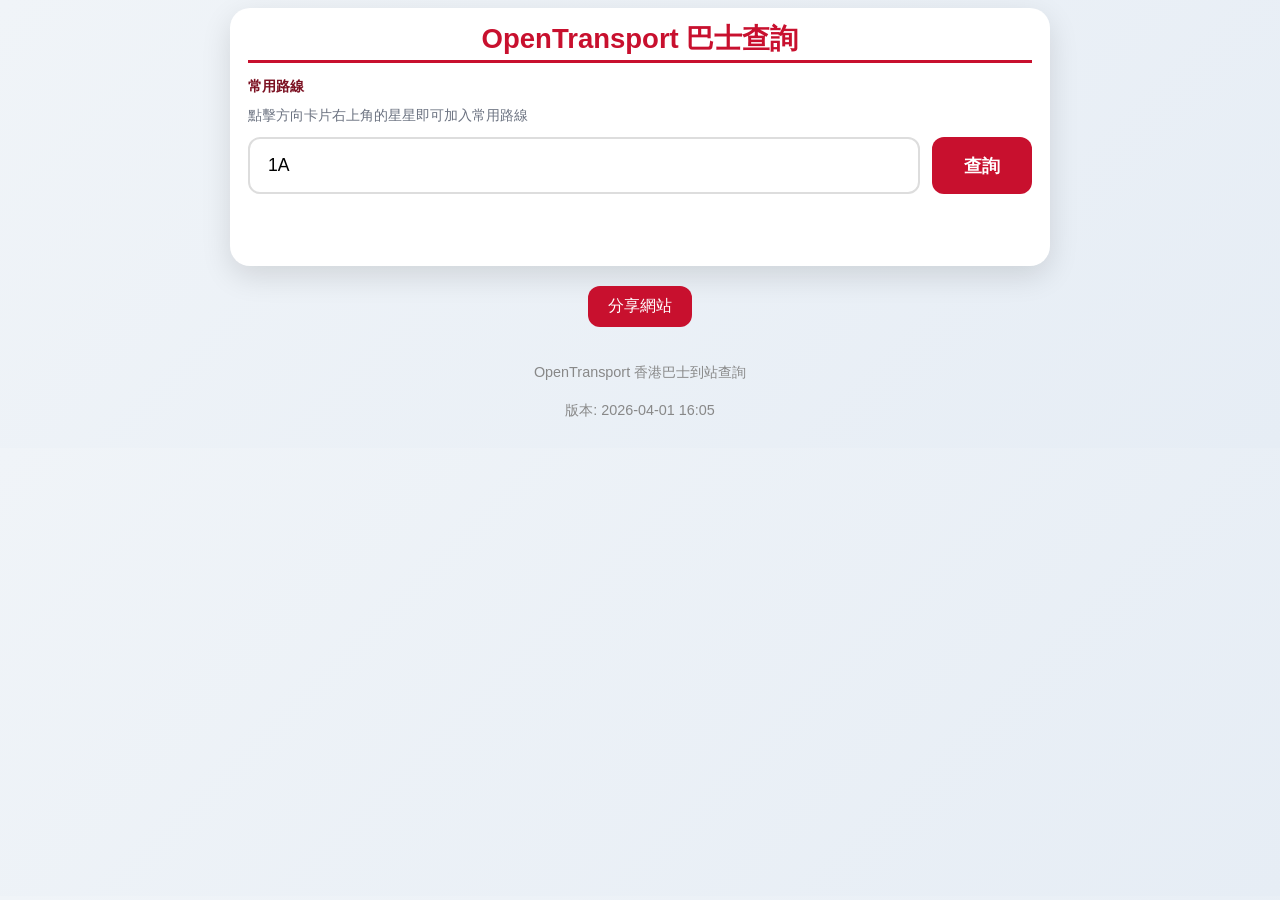
==== bus.html @ e849b89f "build homepage navigation prototype with travel submenu and bus link build homepage navigation proto" ====
<!DOCTYPE html>
<html lang="zh-HK">
<head>
    <meta charset="UTF-8">
    <meta name="viewport" content="width=device-width, initial-scale=1.0">
    <meta name="description" content="香港巴士到站查詢網站，支援 KMB、CTB、NLB、GMB，並提供 GPS、常用路線與站點資訊功能。">
    <meta name="keywords" content="香港巴士, KMB, CTB, NLB, GMB, 到站時間, ETA, 巴士查詢">
    <meta name="theme-color" content="#c8102e">
    <title>香港巴士到站查詢 | OpenTransport</title>

    <script>
        if (window.location.protocol !== "file:") {
            const manifestLink = document.createElement("link");
            manifestLink.rel = "manifest";
            manifestLink.href = "manifest.json?v=20260401-1605";
            document.head.appendChild(manifestLink);
        }
    </script>
    <link rel="icon" href="https://cdn-icons-png.flaticon.com/512/3098/3098090.png" type="image/png">
    <meta name="apple-mobile-web-app-capable" content="yes">
    <meta name="apple-mobile-web-app-status-bar-style" content="default">
    <meta name="apple-mobile-web-app-title" content="香港巴士到站">

    <link rel="stylesheet" href="style.css?v=20260401-1605">
</head>
<body>
    <div class="container">
        <header class="header">
            <h1>OpenTransport 巴士查詢</h1>
        </header>

        <section class="quick-routes" aria-label="常用路線">
            <div class="quick-routes-header">
                <p class="quick-routes-title">常用路線</p>
                <p id="favoriteRoutesNotice" class="quick-routes-feedback" aria-live="polite"></p>
            </div>
            <div id="favoriteRoutesList" class="quick-routes-list"></div>
        </section>

        <div class="search-box">
            <div class="input-group">
                <input
                    type="text"
                    id="routeInput"
                    placeholder="輸入路線號，例如 1A、24、104"
                    value="1A"
                    onkeyup="if (event.key === 'Enter') searchETA()"
                >
            </div>
            <button onclick="searchETA()" id="searchBtn">查詢</button>
        </div>

        <div id="status" class="status"></div>
        <div id="result" class="result"></div>
    </div>

    <div style="text-align:center; margin:20px 0;">
        <button onclick="shareApp()" style="padding:10px 20px; font-size:1em; background:#c8102e; color:white; border:none; border-radius:12px; cursor:pointer;">
            分享網站
        </button>
    </div>

    <footer class="footer">
        <p>OpenTransport 香港巴士到站查詢</p>
        <p>版本: <span id="app-version"></span></p>
    </footer>

    <div
        id="stopInfoModal"
        class="stop-info-modal"
        aria-hidden="true"
        role="dialog"
        aria-modal="true"
        aria-labelledby="stopInfoModalTitle"
        onclick="handleStopInfoModalBackdrop(event)"
    >
        <div class="stop-info-modal-dialog">
            <div class="stop-info-modal-header">
                <div class="stop-info-modal-heading">
                    <h2 id="stopInfoModalTitle">此站及附近停靠車號</h2>
                    <p id="stopInfoModalSubtitle" class="stop-info-modal-subtitle" hidden></p>
                </div>
                <button type="button" class="stop-info-modal-close" aria-label="關閉站點資訊" onclick="closeStopInfoModal()">×</button>
            </div>
            <div id="stopInfoModalBody" class="stop-info-modal-body">
                <p class="stop-info-modal-empty">正在整理此站及附近停靠的車號...</p>
            </div>
        </div>
    </div>

    <script src="official-bus-stop-index.js?v=20260401-1605" data-official-stop-index="true"></script>
    <script src="script.js?v=20260401-1605"></script>
    <script src="stable-overrides.js?v=20260401-1605"></script>
    <script>
        document.getElementById("app-version").textContent = "2026-04-01 16:05";

        function shareApp() {
            if (navigator.share) {
                navigator.share({
                    title: "OpenTransport 香港巴士到站查詢",
                    text: "支援 KMB、CTB、NLB、GMB 的香港巴士到站查詢。",
                    url: window.location.href
                });
                return;
            }

            navigator.clipboard.writeText(window.location.href).then(() => {
                alert("已把網站連結複製到剪貼板。");
            });
        }
    </script>
</body>
</html>
---- style.css ----
/* GitHub Learning Project 1 - KMB Bus ETA Stage 2 */
* {
    box-sizing: border-box;
}

body {
    font-family: "Microsoft JhengHei", "Segoe UI", Arial, sans-serif;
    background: linear-gradient(135deg, #f0f4f8, #e6edf5);
    margin: 0;
    padding: 8px 8px 12px;
    color: #333;
    line-height: 1.6;
    overflow-x: hidden;
}

.container {
    max-width: 820px;
    margin: 0 auto;
    background: white;
    padding: 16px 18px 20px;
    border-radius: 20px;
    box-shadow: 0 10px 30px rgba(0, 0, 0, 0.12);
}

/* Header：進一步壓縮標題區，讓主標和下方紅線更靠近。 */
.header {
    text-align: center;
    margin-bottom: 12px;
    padding-bottom: 6px;
    border-bottom: 3px solid #c8102e;
}

h1 {
    color: #c8102e;
    font-size: 1.72em;
    margin: 0;
    line-height: 1.1;
}

.subtitle {
    color: #666;
    font-size: 1.1em;
    margin: 0;
}

/* 搜尋區域 */
.quick-routes {
    margin-bottom: 10px;
}

.quick-routes-header {
    display: flex;
    flex-wrap: wrap;
    align-items: center;
    justify-content: space-between;
    gap: 6px 10px;
    margin-bottom: 6px;
}

.quick-routes-title {
    margin: 0;
    color: #7b1021;
    font-size: 0.9em;
    font-weight: 700;
}

.quick-routes-feedback {
    margin: 0;
    color: #15803d;
    font-size: 0.82em;
    font-weight: 700;
    opacity: 0;
    transform: translateY(-2px);
    transition: opacity 0.18s ease, transform 0.18s ease;
}

.quick-routes-feedback.is-visible {
    opacity: 1;
    transform: translateY(0);
}

/* 常用路線做成可換行的快捷膠囊；真正內容會由 localStorage 動態產生。 */
.quick-routes-list {
    display: flex;
    flex-wrap: wrap;
    gap: 8px;
}

.quick-routes-empty {
    margin: 0;
    width: 100%;
    color: #6b7280;
    font-size: 0.9em;
}

.quick-route-btn {
    padding: 7px 12px;
    border: 1px solid rgba(200, 16, 46, 0.18);
    border-radius: 999px;
    background: #fff6f8;
    color: #b10f29;
    font-size: 0.9em;
    font-weight: 700;
    box-shadow: 0 2px 8px rgba(200, 16, 46, 0.08);
    cursor: pointer;
    transition: transform 0.18s, box-shadow 0.18s, background 0.18s, border-color 0.18s;
}

.quick-route-btn:hover {
    background: #ffecef;
    border-color: rgba(200, 16, 46, 0.28);
    transform: translateY(-1px);
    box-shadow: 0 6px 12px rgba(200, 16, 46, 0.12);
}

.quick-route-btn:active {
    transform: translateY(0);
    box-shadow: 0 2px 6px rgba(200, 16, 46, 0.1);
}

.search-box {
    display: flex;
    flex-wrap: wrap;
    gap: 12px;
    justify-content: center;
    margin-bottom: 18px;
}

.input-group {
    display: flex;
    gap: 10px;
    flex: 1;
    max-width: 100%;
}

input, select {
    padding: 16px 18px;
    font-size: 1.1em;
    border: 2px solid #ddd;
    border-radius: 12px;
    outline: none;
}

input:focus, select:focus {
    border-color: #c8102e;
    box-shadow: 0 0 0 3px rgba(200, 16, 46, 0.15);
}

/* 搜尋列現在只保留路線輸入框，讓輸入區更乾淨也更好點擊。 */
#routeInput {
    flex: 1;
    min-width: 0;
}

button {
    font-family: inherit;
}

#searchBtn {
    padding: 16px 32px;
    font-size: 1.1em;
    font-weight: bold;
    background: #c8102e;
    color: white;
    border: none;
    border-radius: 12px;
    cursor: pointer;
    transition: all 0.3s;
}

#searchBtn:hover {
    background: #a00c24;
    transform: translateY(-2px);
}

/* 狀態列 */
.status {
    text-align: center;
    margin: 8px 0 10px;
    font-size: 0.95em;
    min-height: 24px;
}

/* 結果區域 */
.result {
    text-align: left;
}

.route-shell {
    display: flex;
    flex-direction: column;
    gap: 18px;
}

.selection-panel {
    background: linear-gradient(180deg, #fffdfd 0%, #fff5f7 100%);
    border: 1px solid rgba(200, 16, 46, 0.12);
    border-radius: 20px;
    padding: 18px;
    box-shadow: 0 6px 18px rgba(200, 16, 46, 0.06);
}

.selection-panel-header {
    display: flex;
    flex-wrap: wrap;
    justify-content: space-between;
    align-items: flex-start;
    gap: 10px;
    margin-bottom: 12px;
}

/* 6A：只把上方方向選擇區的 header 壓成更緊湊的單行配置。 */
.selection-panel-header.selection-panel-header-compact {
    justify-content: flex-start;
    align-items: center;
    gap: 8px;
    margin-bottom: 10px;
}

.selection-eyebrow {
    margin: 0 0 6px 0;
    color: #c8102e;
    font-size: 0.95em;
    font-weight: 700;
}

.selection-title {
    margin: 0;
    color: #c8102e;
    font-size: 1.8em;
    line-height: 1.2;
}

.selection-subtitle {
    margin: 8px 0 0 0;
    color: #666;
}

/* GPS 區改成同一排，按鈕放左邊、說明文字放右邊，讓上方區塊更緊湊。 */
.panel-actions {
    display: flex;
    flex-direction: row;
    align-items: center;
    justify-content: flex-start;
    gap: 8px;
    width: 100%;
    max-width: 100%;
}

.location-btn {
    /* 6A：GPS 按鈕再縮小一些，並強化立體陰影與按壓回饋。 */
    width: 48px;
    height: 48px;
    padding: 0;
    border: 1px solid #b8c2cf;
    border-radius: 999px;
    background: linear-gradient(180deg, #f8fafc 0%, #d2d8e1 100%);
    color: #475569;
    cursor: pointer;
    font-size: 0.82em;
    font-weight: 700;
    letter-spacing: 0.03em;
    box-shadow: 0 7px 14px rgba(148, 163, 184, 0.32), inset 0 1px 0 rgba(255, 255, 255, 0.85);
    transition: background 0.2s, transform 0.15s, color 0.2s, box-shadow 0.15s, border-color 0.2s;
    flex-shrink: 0;
}

.location-btn:hover {
    background: linear-gradient(180deg, #eef2f7 0%, #c9d2de 100%);
    transform: translateY(-1px);
    box-shadow: 0 9px 16px rgba(148, 163, 184, 0.34), inset 0 1px 0 rgba(255, 255, 255, 0.88);
}

.location-btn:active {
    transform: translateY(2px) scale(0.98);
    box-shadow: 0 3px 8px rgba(148, 163, 184, 0.25), inset 0 2px 4px rgba(0, 0, 0, 0.08);
}

.location-btn.is-active {
    background: linear-gradient(180deg, #5af58f 0%, #22c55e 100%);
    border-color: #1da94f;
    color: white;
    box-shadow: 0 8px 16px rgba(34, 197, 94, 0.34), inset 0 1px 0 rgba(255, 255, 255, 0.35);
}

.location-note {
    margin: 0;
    color: #666;
    font-size: 0.9em;
    line-height: 1.3;
    text-align: left;
    display: flex;
    align-items: center;
    gap: 6px;
    min-width: 0;
}

.location-note::before {
    content: "📍";
    flex-shrink: 0;
}

.selection-hint,
.selection-error,
.direction-empty,
.eta-empty {
    text-align: center;
    color: #666;
}

.variant-groups {
    display: flex;
    flex-direction: column;
    gap: 10px;
}

.variant-group {
    display: flex;
    flex-direction: column;
    gap: 8px;
}

.variant-group-header {
    display: flex;
    flex-wrap: wrap;
    justify-content: space-between;
    align-items: center;
    gap: 10px;
}

.variant-group-title-row {
    display: flex;
    flex-wrap: wrap;
    align-items: center;
    gap: 10px;
}

.variant-group-title {
    margin: 0;
    font-size: 1.02em;
    color: #333;
}

.variant-group-subtitle {
    margin: 0;
    color: #666;
    font-size: 0.88em;
}

.variant-grid {
    display: grid;
    grid-template-columns: repeat(auto-fit, minmax(210px, 1fr));
    gap: 8px;
}

.variant-card-shell {
    position: relative;
}

.variant-card {
    width: 100%;
    text-align: left;
    /* 收藏星星固定在右上角，所以卡片右上預留空間避免文字被蓋住。 */
    padding: 16px 42px 10px 11px;
    border: 1px solid rgba(15, 23, 42, 0.1);
    border-radius: 16px;
    background: white;
    color: #222;
    cursor: pointer;
    box-shadow: 0 5px 14px rgba(15, 23, 42, 0.05);
    transition: transform 0.2s, box-shadow 0.2s, border-color 0.2s, background 0.2s;
}

.variant-card:hover {
    transform: translateY(-2px);
    box-shadow: 0 10px 20px rgba(15, 23, 42, 0.08);
}

.variant-card.is-selected {
    color: white;
    box-shadow: 0 12px 24px rgba(15, 23, 42, 0.16);
}

/* 星星按鈕獨立於卡片按鈕之外，避免影響整張方向卡片原本的點擊行為。 */
.favorite-route-btn {
    position: absolute;
    top: 8px;
    right: 8px;
    z-index: 1;
    width: 29px;
    height: 29px;
    border: 1px solid rgba(148, 163, 184, 0.24);
    border-radius: 999px;
    background: rgba(255, 255, 255, 0.94);
    color: #94a3b8;
    font-size: 1.08em;
    line-height: 1;
    display: inline-flex;
    align-items: center;
    justify-content: center;
    cursor: pointer;
    box-shadow: 0 4px 10px rgba(15, 23, 42, 0.08);
    transition: transform 0.16s ease, box-shadow 0.16s ease, color 0.16s ease, background 0.16s ease, border-color 0.16s ease;
}

.favorite-route-btn:hover {
    color: #facc15;
    background: #fffdf4;
    border-color: rgba(250, 204, 21, 0.35);
    transform: translateY(-1px) scale(1.06);
    box-shadow: 0 6px 14px rgba(15, 23, 42, 0.12);
}

.favorite-route-btn:active {
    transform: scale(0.88);
    box-shadow: 0 2px 6px rgba(15, 23, 42, 0.1);
}

.favorite-route-btn.is-active {
    color: #facc15;
    border-color: rgba(250, 204, 21, 0.45);
    background: #fffbea;
}

/* 方向卡片改成三欄：起點 / 中央箭頭區 / 終點，讓「前往」能穩定置中在箭頭上方。 */
.variant-route {
    display: grid;
    grid-template-columns: minmax(0, 1fr) auto minmax(0, 1fr);
    align-items: center;
    gap: 7px;
    min-height: 40px;
}

.variant-route-origin,
.variant-route-destination {
    font-size: 0.9em;
    font-weight: 700;
    line-height: 1.25;
    word-break: break-word;
}

.variant-route-origin {
    text-align: right;
}

.variant-route-destination {
    text-align: left;
}

.variant-route-connector {
    display: flex;
    flex-direction: column;
    align-items: center;
    gap: 1px;
    min-width: 52px;
}

.variant-route-label {
    font-size: 0.63em;
    font-weight: 700;
    color: #8a8f98;
    letter-spacing: 0.08em;
}

.variant-route-arrow {
    font-size: 1.16em;
    line-height: 1;
}

/* 公司標籤已移到群組標題，卡片本身改用邊框與重點字色保留公司色彩。 */
.variant-card.is-kmb {
    border-color: rgba(200, 16, 46, 0.18);
}

.variant-card.is-ctb {
    border-color: rgba(11, 99, 201, 0.18);
}

.variant-card.is-nlb {
    border-color: rgba(46, 139, 87, 0.2);
}

.variant-card.is-gmb {
    border-color: rgba(27, 111, 58, 0.22);
}

.variant-card.is-kmb .variant-route-arrow {
    color: #c8102e;
}

.variant-card.is-ctb .variant-route-arrow {
    color: #0b63c9;
}

.variant-card.is-nlb .variant-route-arrow {
    color: #2e8b57;
}

.variant-card.is-gmb .variant-route-arrow {
    color: #1b6f3a;
}

.variant-card.is-selected.is-kmb {
    background: linear-gradient(135deg, #c8102e, #9f0c24);
    border-color: #c8102e;
}

.variant-card.is-selected.is-ctb {
    background: linear-gradient(135deg, #0b63c9, #084b98);
    border-color: #0b63c9;
}

.variant-card.is-selected.is-nlb {
    background: linear-gradient(135deg, #2e8b57, #236b42);
    border-color: #2e8b57;
}

.variant-card.is-selected.is-gmb {
    background: linear-gradient(135deg, #1b6f3a, #15572d);
    border-color: #1b6f3a;
}

.variant-card.is-selected .variant-route {
    color: white;
}

.variant-card.is-selected .variant-route-label {
    color: rgba(255, 255, 255, 0.82);
}

.variant-card.is-selected .variant-route-arrow {
    color: white;
}

.inline-chip {
    display: inline-flex;
    align-items: center;
    justify-content: center;
    padding: 5px 10px;
    border-radius: 999px;
    background: rgba(200, 16, 46, 0.12);
    color: #c8102e;
    font-size: 0.85em;
    font-weight: 700;
}

.inline-chip.subtle {
    background: #f3f4f6;
    color: #666;
}

.inline-chip.company-chip.is-kmb {
    background: rgba(200, 16, 46, 0.14);
    color: #c8102e;
}

.inline-chip.company-chip.is-ctb {
    background: rgba(0, 102, 204, 0.12);
    color: #0b63c9;
}

.inline-chip.company-chip.is-nlb {
    background: rgba(46, 139, 87, 0.14);
    color: #2e8b57;
}

.inline-chip.company-chip.is-gmb {
    background: rgba(27, 111, 58, 0.14);
    color: #1b6f3a;
}

.variant-card.is-selected .inline-chip.subtle {
    background: rgba(255, 255, 255, 0.2);
    color: white;
}

.stop {
    background: white;
    padding: 0;
    margin-bottom: 0;
    border-radius: 14px;
    border-left: 7px solid #c8102e;
    box-shadow: 0 4px 14px rgba(0, 0, 0, 0.05);
    overflow: hidden;
}

.stop:hover {
    transform: none;
}

.stop-list {
    display: flex;
    flex-direction: column;
    gap: 14px;
}

.stop-header {
    display: flex;
    align-items: stretch;
    gap: 10px;
    padding-right: 14px;
}

.stop-toggle {
    flex: 1;
    min-width: 0;
    display: flex;
    align-items: center;
    justify-content: space-between;
    gap: 14px;
    padding: 18px 20px;
    border: none;
    background: transparent;
    text-align: left;
    cursor: pointer;
}

.stop-toggle:hover {
    background: #fff7f8;
}

.stop-toggle-main {
    display: flex;
    flex-direction: column;
    gap: 4px;
    min-width: 0;
}

.stop-index {
    color: #c8102e;
    font-size: 0.9em;
    font-weight: 700;
}

.stop-name {
    color: #222;
    font-size: 1.15em;
    font-weight: 700;
}

.stop-name-row {
    display: flex;
    flex-wrap: wrap;
    align-items: center;
    gap: 8px;
}

.inline-chip.location-chip {
    background: #fff1f3;
    color: #c8102e;
}

.stop-info-btn {
    width: 34px;
    height: 34px;
    align-self: center;
    border: 1px solid #d3dae6;
    border-radius: 999px;
    background: #f8fafc;
    color: #6b7280;
    font-size: 1em;
    font-weight: 700;
    line-height: 1;
    display: inline-flex;
    align-items: center;
    justify-content: center;
    cursor: pointer;
    transition: color 0.18s ease, border-color 0.18s ease, background 0.18s ease, transform 0.18s ease, box-shadow 0.18s ease;
    flex-shrink: 0;
}

.stop-info-btn:hover {
    color: #0b63c9;
    border-color: rgba(11, 99, 201, 0.35);
    background: #eef6ff;
    transform: translateY(-1px);
    box-shadow: 0 6px 14px rgba(11, 99, 201, 0.12);
}

.stop-info-btn:active {
    transform: translateY(0);
    box-shadow: 0 2px 8px rgba(11, 99, 201, 0.1);
}

.stop-chevron {
    color: #c8102e;
    font-size: 1.4em;
    transition: transform 0.2s;
    flex-shrink: 0;
}

.stop-chevron.is-open {
    transform: rotate(180deg);
}

.stop-eta-panel {
    border-top: 1px solid #f0d8dd;
    padding: 0 20px 18px;
}

.eta-stack {
    display: flex;
    flex-direction: column;
    gap: 12px;
    padding-top: 16px;
}

.eta-row {
    background: #f8f9fa;
    border-radius: 14px;
    padding: 14px 16px;
}

.eta-main {
    display: flex;
    flex-wrap: wrap;
    align-items: baseline;
    gap: 8px;
}

.eta-destination {
    color: #555;
    font-size: 1.02em;
}

.eta-meta-line {
    margin-top: 6px;
    color: #777;
    font-size: 0.95em;
}

.eta {
    font-size: 1.85em;
    font-weight: bold;
    color: #c8102e;
    margin-right: 10px;
}

.retry-btn {
    padding: 12px 18px;
    border: 1px solid #c8102e;
    border-radius: 12px;
    background: white;
    color: #c8102e;
    cursor: pointer;
    font-size: 0.98em;
    font-weight: 700;
    transition: background 0.2s, transform 0.2s;
}

.retry-btn:hover {
    background: #fff1f3;
    transform: translateY(-1px);
}

.loading {
    text-align: center;
    padding: 40px 20px;
    color: #666;
    font-size: 1.1em;
}

.loading::after {
    content: " 🚌";
    animation: busMove 1.5s infinite;
}

@keyframes busMove {
    0%, 100% { transform: translateX(0); }
    50% { transform: translateX(15px); }
}

body.has-modal-open {
    overflow: hidden;
}

.stop-info-modal {
    position: fixed;
    inset: 0;
    display: none;
    align-items: center;
    justify-content: center;
    padding: 20px;
    background: rgba(15, 23, 42, 0.56);
    z-index: 2000;
}

.stop-info-modal.is-open {
    display: flex;
}

.stop-info-modal-dialog {
    width: min(520px, 100%);
    max-height: min(78vh, 620px);
    display: flex;
    flex-direction: column;
    background: white;
    border-radius: 22px;
    box-shadow: 0 28px 60px rgba(15, 23, 42, 0.28);
    overflow: hidden;
}

.stop-info-modal-header {
    display: flex;
    align-items: flex-start;
    justify-content: space-between;
    gap: 14px;
    padding: 18px 20px 12px;
    border-bottom: 1px solid rgba(15, 23, 42, 0.08);
}

.stop-info-modal-heading h2 {
    margin: 0;
    color: #111827;
    font-size: 1.2em;
}

.stop-info-modal-subtitle {
    margin: 6px 0 0;
    color: #6b7280;
    font-size: 0.92em;
}

.stop-info-modal-close {
    width: 38px;
    height: 38px;
    border: 1px solid #e5e7eb;
    border-radius: 999px;
    background: #f8fafc;
    color: #475569;
    font-size: 1.4em;
    line-height: 1;
    display: inline-flex;
    align-items: center;
    justify-content: center;
    cursor: pointer;
    transition: background 0.18s ease, color 0.18s ease, transform 0.18s ease;
    flex-shrink: 0;
}

.stop-info-modal-close:hover {
    background: #eef2f7;
    color: #111827;
    transform: translateY(-1px);
}

.stop-info-modal-body {
    padding: 18px 20px 20px;
    overflow: auto;
}

.stop-info-section + .stop-info-section {
    margin-top: 18px;
}

.stop-info-section-header {
    margin-bottom: 10px;
}

.stop-info-section-title {
    margin: 0;
    color: #111827;
    font-size: 1em;
}

.stop-info-modal-empty {
    margin: 0;
    color: #6b7280;
    text-align: center;
    font-size: 0.98em;
}

.stop-info-modal-empty.is-loading {
    color: #475569;
}

.stop-info-route-list {
    display: grid;
    grid-template-columns: repeat(auto-fit, minmax(140px, 1fr));
    gap: 10px;
}

.stop-info-nearby-stop-card {
    padding: 12px;
    border: 1px solid rgba(148, 163, 184, 0.18);
    border-radius: 16px;
    background: #f8fafc;
}

.stop-info-nearby-stop-card + .stop-info-nearby-stop-card {
    margin-top: 10px;
}

.stop-info-nearby-stop-header {
    display: flex;
    flex-wrap: wrap;
    align-items: center;
    justify-content: space-between;
    gap: 6px 10px;
    margin-bottom: 10px;
}

.stop-info-nearby-stop-name {
    color: #111827;
    font-weight: 700;
}

.stop-info-nearby-stop-meta {
    color: #64748b;
    font-size: 0.9em;
}

.stop-info-route-btn {
    min-height: 72px;
    padding: 12px 14px;
    border: 1px solid rgba(11, 99, 201, 0.14);
    border-radius: 14px;
    background: linear-gradient(180deg, #ffffff 0%, #f8fbff 100%);
    color: #0b63c9;
    font-size: 1.02em;
    font-weight: 700;
    display: flex;
    flex-direction: column;
    align-items: flex-start;
    justify-content: flex-start;
    gap: 6px;
    text-align: left;
    cursor: pointer;
    box-shadow: 0 6px 14px rgba(11, 99, 201, 0.08);
    transition: transform 0.18s ease, box-shadow 0.18s ease, border-color 0.18s ease, background 0.18s ease;
}

.stop-info-route-btn .company-chip {
    flex-shrink: 0;
}

.stop-info-route-company-group {
    display: inline-flex;
    align-items: center;
    gap: 6px;
    flex-wrap: wrap;
}

.company-chip.is-neutral {
    background: rgba(15, 23, 42, 0.08);
    color: #334155;
}

.stop-info-route-main {
    display: flex;
    align-items: center;
    gap: 10px;
    width: 100%;
}

.stop-info-route-code {
    color: #0f172a;
    line-height: 1.15;
}

.stop-info-route-destination {
    color: #475569;
    font-size: 0.88em;
    font-weight: 600;
    line-height: 1.35;
}

.stop-info-route-btn:hover {
    transform: translateY(-2px);
    border-color: rgba(11, 99, 201, 0.28);
    background: linear-gradient(180deg, #f8fbff 0%, #edf5ff 100%);
    box-shadow: 0 10px 18px rgba(11, 99, 201, 0.14);
}

.stop-info-route-btn:active {
    transform: translateY(0);
    box-shadow: 0 4px 10px rgba(11, 99, 201, 0.12);
}

/* Footer */
.footer {
    text-align: center;
    margin-top: 34px;
    color: #888;
    font-size: 0.9em;
}

/* 6A：手機版把快捷路線、GPS 區與方向卡片一起收斂，避免橫向捲動。 */
@media (max-width: 600px) {
    body {
        padding: 0;
    }

    .input-group {
        width: 100%;
    }

    input, select, #searchBtn {
        width: 100%;
    }

    .container {
        width: 100%;
        border-radius: 0;
        padding: 12px 12px 18px;
        box-shadow: none;
    }

    .header {
        margin-bottom: 10px;
        padding-bottom: 5px;
    }

    h1 {
        font-size: 1.48em;
    }

    .quick-routes {
        margin-bottom: 10px;
    }

    .quick-routes-header {
        align-items: flex-start;
    }

    .quick-routes-feedback {
        width: 100%;
        font-size: 0.8em;
    }

    .quick-routes-list {
        gap: 7px;
    }

    .quick-route-btn {
        min-width: calc(25% - 6px);
        padding: 8px 10px;
        font-size: 0.88em;
    }

    .search-box {
        gap: 10px;
        margin-bottom: 16px;
    }

    #routeInput {
        padding: 14px 16px;
        font-size: 1em;
    }

    #searchBtn {
        padding: 14px 20px;
        font-size: 1em;
    }

    .selection-panel {
        padding: 14px 12px;
        border-radius: 16px;
    }

    .selection-panel-header {
        gap: 6px;
        margin-bottom: 8px;
    }

    .selection-panel-header.selection-panel-header-compact {
        align-items: flex-start;
    }

    .panel-actions {
        align-items: flex-start;
        gap: 8px;
    }

    .location-btn {
        width: 46px;
        height: 46px;
        font-size: 0.78em;
    }

    .location-note {
        flex: 1;
        font-size: 0.86em;
        line-height: 1.25;
        padding-top: 2px;
    }

    .variant-groups {
        gap: 8px;
    }

    .variant-group-header {
        gap: 8px;
    }

    .variant-group-title {
        font-size: 0.98em;
    }

    .variant-group-subtitle {
        font-size: 0.84em;
    }

    .variant-grid {
        grid-template-columns: 1fr;
        gap: 8px;
    }

    .variant-card {
        padding: 15px 38px 11px 10px;
        border-radius: 14px;
    }

    .favorite-route-btn {
        top: 7px;
        right: 7px;
        width: 28px;
        height: 28px;
        font-size: 1em;
    }

    .variant-route {
        gap: 6px;
        min-height: 38px;
    }

    .variant-route-origin,
    .variant-route-destination {
        font-size: 0.88em;
    }

    .variant-route-label {
        font-size: 0.61em;
    }

    .variant-route-arrow {
        font-size: 1.08em;
    }

    .selection-title {
        font-size: 1.28em;
    }

    .stop-header {
        gap: 8px;
        padding-right: 10px;
    }

    .stop-toggle {
        align-items: flex-start;
        padding: 16px 14px;
    }

    .stop-info-btn {
        width: 32px;
        height: 32px;
        margin-top: 14px;
    }

    .stop-eta-panel {
        padding: 0 14px 14px;
    }

    .stop-info-modal {
        padding: 12px;
    }

    .stop-info-modal-header {
        padding: 16px 16px 10px;
    }

    .stop-info-modal-body {
        padding: 16px;
    }

    .stop-info-nearby-stop-card {
        padding: 10px;
    }

    .stop-info-nearby-stop-header {
        align-items: flex-start;
    }

    .stop-info-route-list {
        grid-template-columns: repeat(2, minmax(0, 1fr));
    }

    .stop-info-route-btn {
        min-height: 64px;
        padding: 10px 12px;
        gap: 8px;
    }
}
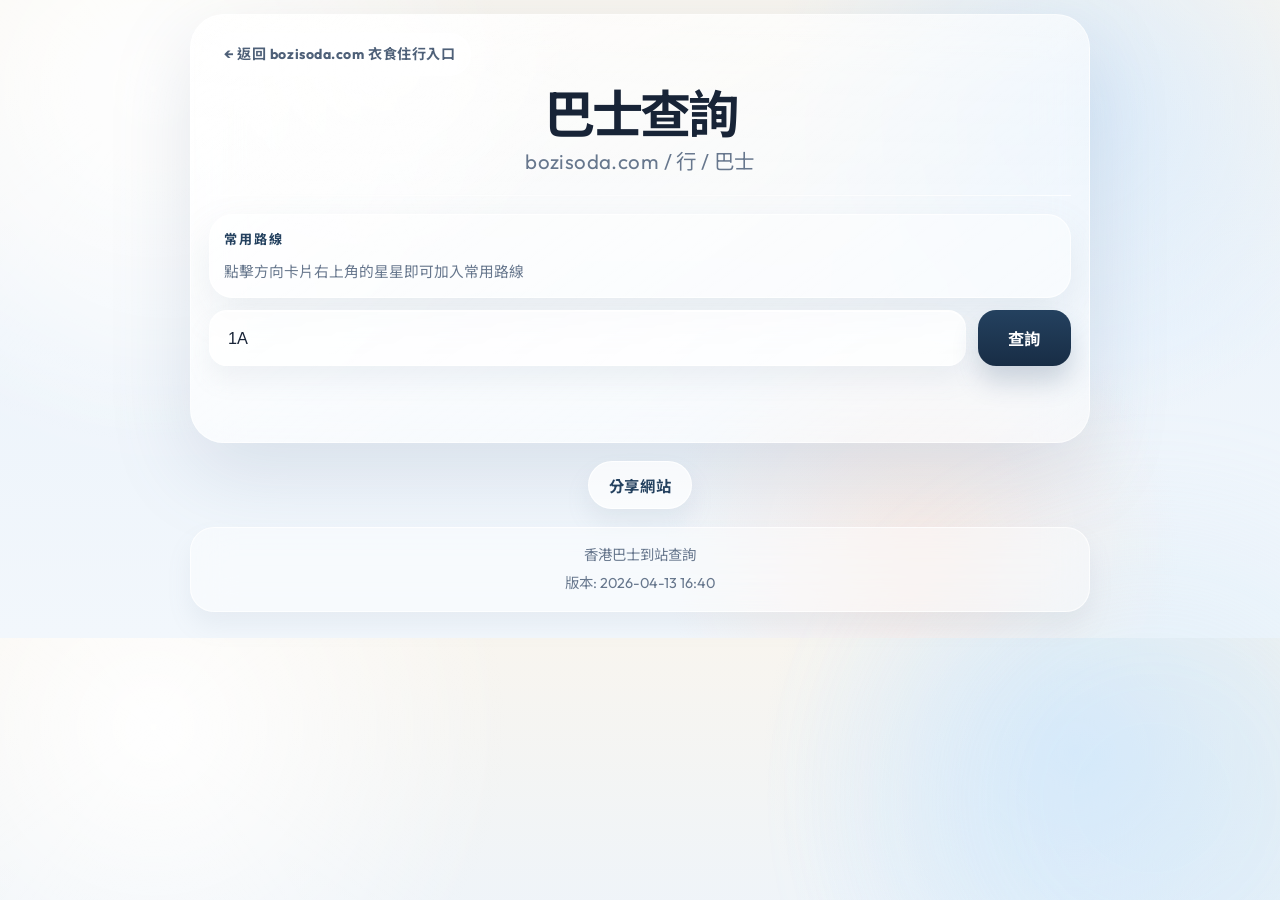
==== commit f65bce42: "UI風格更新 UI風格更新" ====
--- a/bus.html
+++ b/bus.html
@@ -5,14 +5,17 @@
     <meta name="viewport" content="width=device-width, initial-scale=1.0">
     <meta name="description" content="香港巴士到站查詢網站，支援 KMB、CTB、NLB、GMB，並提供 GPS、常用路線與站點資訊功能。">
     <meta name="keywords" content="香港巴士, KMB, CTB, NLB, GMB, 到站時間, ETA, 巴士查詢">
-    <meta name="theme-color" content="#c8102e">
-    <title>香港巴士到站查詢 | OpenTransport</title>
+    <meta name="theme-color" content="#f2f7fc">
+    <title>bozisoda.com | 巴士查詢</title>
+    <link rel="preconnect" href="https://fonts.googleapis.com">
+    <link rel="preconnect" href="https://fonts.gstatic.com" crossorigin>
+    <link href="https://fonts.googleapis.com/css2?family=Noto+Sans+TC:wght@400;500;600;700;800&family=Outfit:wght@400;500;600;700;800&display=swap" rel="stylesheet">
 
     <script>
         if (window.location.protocol !== "file:") {
             const manifestLink = document.createElement("link");
             manifestLink.rel = "manifest";
-            manifestLink.href = "manifest.json?v=20260401-1605";
+            manifestLink.href = "bus-manifest.json?v=20260413-2";
             document.head.appendChild(manifestLink);
         }
     </script>
@@ -21,12 +24,16 @@
     <meta name="apple-mobile-web-app-status-bar-style" content="default">
     <meta name="apple-mobile-web-app-title" content="香港巴士到站">
 
-    <link rel="stylesheet" href="style.css?v=20260401-1605">
+    <link rel="stylesheet" href="style.css?v=20260413-4">
 </head>
 <body>
     <div class="container">
+        <div class="page-topbar">
+            <a class="page-home-link" href="index.html">← 返回 bozisoda.com 衣食住行入口</a>
+        </div>
         <header class="header">
-            <h1>OpenTransport 巴士查詢</h1>
+            <h1>巴士查詢</h1>
+            <p class="subtitle">bozisoda.com / 行 / 巴士</p>
         </header>
 
         <section class="quick-routes" aria-label="常用路線">
@@ -54,14 +61,14 @@
         <div id="result" class="result"></div>
     </div>
 
-    <div style="text-align:center; margin:20px 0;">
-        <button onclick="shareApp()" style="padding:10px 20px; font-size:1em; background:#c8102e; color:white; border:none; border-radius:12px; cursor:pointer;">
+    <div class="share-app-wrap">
+        <button onclick="shareApp()" class="share-app-btn">
             分享網站
         </button>
     </div>
 
     <footer class="footer">
-        <p>OpenTransport 香港巴士到站查詢</p>
+        <p>香港巴士到站查詢</p>
         <p>版本: <span id="app-version"></span></p>
     </footer>
 
@@ -91,13 +98,14 @@
     <script src="official-bus-stop-index.js?v=20260401-1605" data-official-stop-index="true"></script>
     <script src="script.js?v=20260401-1605"></script>
     <script src="stable-overrides.js?v=20260401-1605"></script>
+    <script src="pwa-register.js?v=20260413-1"></script>
     <script>
-        document.getElementById("app-version").textContent = "2026-04-01 16:05";
+        document.getElementById("app-version").textContent = "2026-04-13 16:40";
 
         function shareApp() {
             if (navigator.share) {
                 navigator.share({
-                    title: "OpenTransport 香港巴士到站查詢",
+                    title: "香港巴士到站查詢",
                     text: "支援 KMB、CTB、NLB、GMB 的香港巴士到站查詢。",
                     url: window.location.href
                 });
--- a/style.css
+++ b/style.css
@@ -1,72 +1,192 @@
-/* GitHub Learning Project 1 - KMB Bus ETA Stage 2 */
+/* GitHub Learning Project 1 - Bus UI */
+:root {
+    color-scheme: light;
+    --bus-bg-top: #f8f5ef;
+    --bus-bg-middle: #edf4fb;
+    --bus-bg-bottom: #f2f7fc;
+    --bus-ink: #182437;
+    --bus-muted: #67778d;
+    --bus-line: rgba(255, 255, 255, 0.58);
+    --bus-panel: linear-gradient(145deg, rgba(255, 255, 255, 0.64), rgba(255, 255, 255, 0.24));
+    --bus-panel-bg: rgba(255, 255, 255, 0.28);
+    --bus-shadow: 0 28px 80px rgba(109, 126, 153, 0.18);
+    --bus-soft-shadow: 0 18px 42px rgba(122, 139, 163, 0.14);
+    --bus-accent: #24415f;
+    --bus-accent-strong: #182d45;
+    --bus-kmb: #c84664;
+    --bus-ctb: #3279ce;
+    --bus-nlb: #3f9070;
+    --bus-gmb: #3a7c52;
+}
+
 * {
     box-sizing: border-box;
 }
 
 body {
-    font-family: "Microsoft JhengHei", "Segoe UI", Arial, sans-serif;
-    background: linear-gradient(135deg, #f0f4f8, #e6edf5);
+    position: relative;
     margin: 0;
-    padding: 8px 8px 12px;
-    color: #333;
+    padding: 14px 14px 26px;
+    font-family: "Outfit", "Noto Sans TC", sans-serif;
+    color: var(--bus-ink);
     line-height: 1.6;
     overflow-x: hidden;
+    background:
+        radial-gradient(circle at 12% 14%, rgba(255, 255, 255, 0.96), transparent 28%),
+        radial-gradient(circle at 84% 18%, rgba(211, 233, 255, 0.72), transparent 26%),
+        radial-gradient(circle at 72% 86%, rgba(255, 221, 203, 0.42), transparent 24%),
+        linear-gradient(180deg, var(--bus-bg-top) 0%, var(--bus-bg-middle) 52%, var(--bus-bg-bottom) 100%);
+}
+
+body::before,
+body::after {
+    content: "";
+    position: fixed;
+    border-radius: 999px;
+    pointer-events: none;
+    filter: blur(72px);
+    opacity: 0.32;
+    z-index: 0;
+}
+
+body::before {
+    top: -10vw;
+    left: -8vw;
+    width: 42vw;
+    aspect-ratio: 1;
+    background: rgba(255, 255, 255, 0.88);
+}
+
+body::after {
+    right: -10vw;
+    bottom: -12vw;
+    width: 40vw;
+    aspect-ratio: 1;
+    background: rgba(190, 224, 246, 0.68);
+}
+
+.container,
+.share-app-wrap,
+.footer {
+    position: relative;
+    z-index: 1;
 }
 
 .container {
-    max-width: 820px;
+    position: relative;
+    max-width: 900px;
     margin: 0 auto;
-    background: white;
-    padding: 16px 18px 20px;
-    border-radius: 20px;
-    box-shadow: 0 10px 30px rgba(0, 0, 0, 0.12);
-}
-
-/* Header：進一步壓縮標題區，讓主標和下方紅線更靠近。 */
+    padding: 18px 18px 22px;
+    border: 1px solid var(--bus-line);
+    border-radius: 34px;
+    background: var(--bus-panel), var(--bus-panel-bg);
+    backdrop-filter: blur(24px);
+    box-shadow: var(--bus-shadow);
+    overflow: hidden;
+}
+
+.container::before {
+    content: "";
+    position: absolute;
+    inset: 0;
+    background:
+        radial-gradient(circle at 22% 12%, rgba(255, 255, 255, 0.72), transparent 24%),
+        linear-gradient(180deg, rgba(255, 255, 255, 0.08), transparent 42%);
+    pointer-events: none;
+}
+
+.page-topbar {
+    position: relative;
+    z-index: 1;
+    margin-bottom: 14px;
+}
+
+.page-home-link {
+    display: inline-flex;
+    align-items: center;
+    gap: 8px;
+    padding: 9px 14px;
+    border-radius: 999px;
+    border: 1px solid rgba(255, 255, 255, 0.76);
+    background: rgba(255, 255, 255, 0.56);
+    color: #4e6078;
+    font-size: 0.88em;
+    font-weight: 700;
+    letter-spacing: 0.04em;
+    text-decoration: none;
+    box-shadow: inset 0 1px 0 rgba(255, 255, 255, 0.76);
+    transition: transform 0.18s ease, background 0.18s ease, color 0.18s ease;
+}
+
+.page-home-link:hover,
+.page-home-link:focus-visible {
+    color: var(--bus-accent-strong);
+    background: rgba(255, 255, 255, 0.72);
+    transform: translateY(-1px);
+}
+
+.page-home-link:focus-visible {
+    outline: 2px solid rgba(102, 129, 162, 0.28);
+    outline-offset: 4px;
+}
+
 .header {
+    position: relative;
+    z-index: 1;
     text-align: center;
+    margin-bottom: 18px;
+    padding-bottom: 16px;
+    border-bottom: 1px solid rgba(255, 255, 255, 0.76);
+}
+
+h1 {
+    margin: 0;
+    color: var(--bus-ink);
+    font-size: clamp(2rem, 6vw, 3.2rem);
+    font-weight: 700;
+    letter-spacing: -0.06em;
+    line-height: 0.95;
+}
+
+.subtitle {
+    margin: 8px 0 0;
+    color: var(--bus-muted);
+    font-size: clamp(1rem, 2.4vw, 1.28rem);
+    letter-spacing: 0.02em;
+}
+
+.quick-routes {
+    position: relative;
+    z-index: 1;
     margin-bottom: 12px;
-    padding-bottom: 6px;
-    border-bottom: 3px solid #c8102e;
-}
-
-h1 {
-    color: #c8102e;
-    font-size: 1.72em;
-    margin: 0;
-    line-height: 1.1;
-}
-
-.subtitle {
-    color: #666;
-    font-size: 1.1em;
-    margin: 0;
-}
-
-/* 搜尋區域 */
-.quick-routes {
+    padding: 14px;
+    border-radius: 24px;
+    border: 1px solid rgba(255, 255, 255, 0.72);
+    background: rgba(255, 255, 255, 0.42);
+    box-shadow: var(--bus-soft-shadow);
+}
+
+.quick-routes-header {
+    display: flex;
+    flex-wrap: wrap;
+    align-items: center;
+    justify-content: space-between;
+    gap: 8px 10px;
     margin-bottom: 10px;
-}
-
-.quick-routes-header {
-    display: flex;
-    flex-wrap: wrap;
-    align-items: center;
-    justify-content: space-between;
-    gap: 6px 10px;
-    margin-bottom: 6px;
 }
 
 .quick-routes-title {
     margin: 0;
-    color: #7b1021;
-    font-size: 0.9em;
-    font-weight: 700;
+    color: var(--bus-accent);
+    font-size: 0.82em;
+    font-weight: 700;
+    letter-spacing: 0.16em;
+    text-transform: uppercase;
 }
 
 .quick-routes-feedback {
     margin: 0;
-    color: #15803d;
+    color: #2f8a61;
     font-size: 0.82em;
     font-weight: 700;
     opacity: 0;
@@ -79,7 +199,6 @@
     transform: translateY(0);
 }
 
-/* 常用路線做成可換行的快捷膠囊；真正內容會由 localStorage 動態產生。 */
 .quick-routes-list {
     display: flex;
     flex-wrap: wrap;
@@ -89,36 +208,38 @@
 .quick-routes-empty {
     margin: 0;
     width: 100%;
-    color: #6b7280;
+    color: var(--bus-muted);
+    font-size: 0.92em;
+}
+
+.quick-route-btn {
+    padding: 8px 13px;
+    border: 1px solid rgba(255, 255, 255, 0.78);
+    border-radius: 999px;
+    background: rgba(255, 255, 255, 0.72);
+    color: #4a607e;
     font-size: 0.9em;
-}
-
-.quick-route-btn {
-    padding: 7px 12px;
-    border: 1px solid rgba(200, 16, 46, 0.18);
-    border-radius: 999px;
-    background: #fff6f8;
-    color: #b10f29;
-    font-size: 0.9em;
-    font-weight: 700;
-    box-shadow: 0 2px 8px rgba(200, 16, 46, 0.08);
+    font-weight: 700;
+    box-shadow: 0 10px 18px rgba(128, 145, 166, 0.12);
     cursor: pointer;
-    transition: transform 0.18s, box-shadow 0.18s, background 0.18s, border-color 0.18s;
+    transition: transform 0.18s ease, box-shadow 0.18s ease, background 0.18s ease, color 0.18s ease;
 }
 
 .quick-route-btn:hover {
-    background: #ffecef;
-    border-color: rgba(200, 16, 46, 0.28);
+    background: rgba(255, 255, 255, 0.9);
+    color: var(--bus-accent-strong);
     transform: translateY(-1px);
-    box-shadow: 0 6px 12px rgba(200, 16, 46, 0.12);
+    box-shadow: 0 14px 22px rgba(128, 145, 166, 0.16);
 }
 
 .quick-route-btn:active {
     transform: translateY(0);
-    box-shadow: 0 2px 6px rgba(200, 16, 46, 0.1);
+    box-shadow: 0 6px 12px rgba(128, 145, 166, 0.12);
 }
 
 .search-box {
+    position: relative;
+    z-index: 1;
     display: flex;
     flex-wrap: wrap;
     gap: 12px;
@@ -133,20 +254,29 @@
     max-width: 100%;
 }
 
-input, select {
+input,
+select {
     padding: 16px 18px;
-    font-size: 1.1em;
-    border: 2px solid #ddd;
-    border-radius: 12px;
+    font-size: 1.02em;
+    border: 1px solid rgba(255, 255, 255, 0.8);
+    border-radius: 18px;
     outline: none;
-}
-
-input:focus, select:focus {
-    border-color: #c8102e;
-    box-shadow: 0 0 0 3px rgba(200, 16, 46, 0.15);
-}
-
-/* 搜尋列現在只保留路線輸入框，讓輸入區更乾淨也更好點擊。 */
+    background: rgba(255, 255, 255, 0.76);
+    color: var(--bus-ink);
+    box-shadow:
+        inset 0 1px 0 rgba(255, 255, 255, 0.86),
+        0 14px 24px rgba(128, 145, 166, 0.1);
+}
+
+input:focus,
+select:focus {
+    border-color: rgba(98, 130, 170, 0.48);
+    box-shadow:
+        inset 0 1px 0 rgba(255, 255, 255, 0.92),
+        0 0 0 4px rgba(141, 170, 204, 0.18),
+        0 16px 28px rgba(128, 145, 166, 0.14);
+}
+
 #routeInput {
     flex: 1;
     min-width: 0;
@@ -157,26 +287,36 @@
 }
 
 #searchBtn {
-    padding: 16px 32px;
-    font-size: 1.1em;
-    font-weight: bold;
-    background: #c8102e;
+    padding: 16px 30px;
+    font-size: 1.02em;
+    font-weight: 700;
+    letter-spacing: 0.04em;
+    background: linear-gradient(180deg, var(--bus-accent) 0%, var(--bus-accent-strong) 100%);
     color: white;
     border: none;
-    border-radius: 12px;
+    border-radius: 18px;
     cursor: pointer;
-    transition: all 0.3s;
+    box-shadow: 0 16px 26px rgba(52, 76, 108, 0.22);
+    transition: transform 0.22s ease, box-shadow 0.22s ease, filter 0.22s ease;
 }
 
 #searchBtn:hover {
-    background: #a00c24;
     transform: translateY(-2px);
-}
-
-/* 狀態列 */
+    box-shadow: 0 20px 32px rgba(52, 76, 108, 0.28);
+    filter: brightness(1.02);
+}
+
+#searchBtn:active {
+    transform: translateY(0);
+    box-shadow: 0 10px 16px rgba(52, 76, 108, 0.18);
+}
+
 .status {
+    position: relative;
+    z-index: 1;
     text-align: center;
-    margin: 8px 0 10px;
+    margin: 10px 0 12px;
+    color: var(--bus-muted);
     font-size: 0.95em;
     min-height: 24px;
 }
@@ -193,14 +333,28 @@
 }
 
 .selection-panel {
-    background: linear-gradient(180deg, #fffdfd 0%, #fff5f7 100%);
-    border: 1px solid rgba(200, 16, 46, 0.12);
-    border-radius: 20px;
+    position: relative;
+    overflow: hidden;
+    border: 1px solid rgba(255, 255, 255, 0.74);
+    border-radius: 28px;
     padding: 18px;
-    box-shadow: 0 6px 18px rgba(200, 16, 46, 0.06);
+    background: var(--bus-panel), rgba(255, 255, 255, 0.34);
+    box-shadow: var(--bus-soft-shadow);
+}
+
+.selection-panel::before {
+    content: "";
+    position: absolute;
+    inset: 0;
+    background:
+        radial-gradient(circle at 20% 14%, rgba(255, 255, 255, 0.58), transparent 26%),
+        linear-gradient(180deg, rgba(255, 255, 255, 0.08), transparent 40%);
+    pointer-events: none;
 }
 
 .selection-panel-header {
+    position: relative;
+    z-index: 1;
     display: flex;
     flex-wrap: wrap;
     justify-content: space-between;
@@ -219,21 +373,24 @@
 
 .selection-eyebrow {
     margin: 0 0 6px 0;
-    color: #c8102e;
-    font-size: 0.95em;
-    font-weight: 700;
+    color: var(--bus-accent);
+    font-size: 0.82em;
+    font-weight: 700;
+    letter-spacing: 0.14em;
+    text-transform: uppercase;
 }
 
 .selection-title {
     margin: 0;
-    color: #c8102e;
-    font-size: 1.8em;
+    color: var(--bus-ink);
+    font-size: clamp(1.52rem, 4vw, 2.2rem);
     line-height: 1.2;
+    letter-spacing: -0.04em;
 }
 
 .selection-subtitle {
     margin: 8px 0 0 0;
-    color: #666;
+    color: var(--bus-muted);
 }
 
 /* GPS 區改成同一排，按鈕放左邊、說明文字放右邊，讓上方區塊更緊湊。 */
@@ -248,44 +405,51 @@
 }
 
 .location-btn {
-    /* 6A：GPS 按鈕再縮小一些，並強化立體陰影與按壓回饋。 */
     width: 48px;
     height: 48px;
     padding: 0;
-    border: 1px solid #b8c2cf;
+    border: 1px solid rgba(255, 255, 255, 0.78);
     border-radius: 999px;
-    background: linear-gradient(180deg, #f8fafc 0%, #d2d8e1 100%);
-    color: #475569;
+    background:
+        linear-gradient(180deg, rgba(255, 255, 255, 0.86), rgba(225, 233, 244, 0.54)),
+        rgba(255, 255, 255, 0.44);
+    color: #4d627d;
     cursor: pointer;
     font-size: 0.82em;
     font-weight: 700;
     letter-spacing: 0.03em;
-    box-shadow: 0 7px 14px rgba(148, 163, 184, 0.32), inset 0 1px 0 rgba(255, 255, 255, 0.85);
+    box-shadow:
+        inset 0 1px 0 rgba(255, 255, 255, 0.88),
+        0 10px 18px rgba(128, 145, 166, 0.18);
     transition: background 0.2s, transform 0.15s, color 0.2s, box-shadow 0.15s, border-color 0.2s;
     flex-shrink: 0;
 }
 
 .location-btn:hover {
-    background: linear-gradient(180deg, #eef2f7 0%, #c9d2de 100%);
+    background:
+        linear-gradient(180deg, rgba(255, 255, 255, 0.94), rgba(225, 233, 244, 0.64)),
+        rgba(255, 255, 255, 0.54);
     transform: translateY(-1px);
-    box-shadow: 0 9px 16px rgba(148, 163, 184, 0.34), inset 0 1px 0 rgba(255, 255, 255, 0.88);
+    box-shadow:
+        inset 0 1px 0 rgba(255, 255, 255, 0.92),
+        0 14px 22px rgba(128, 145, 166, 0.22);
 }
 
 .location-btn:active {
     transform: translateY(2px) scale(0.98);
-    box-shadow: 0 3px 8px rgba(148, 163, 184, 0.25), inset 0 2px 4px rgba(0, 0, 0, 0.08);
+    box-shadow: 0 4px 10px rgba(128, 145, 166, 0.16), inset 0 2px 6px rgba(0, 0, 0, 0.08);
 }
 
 .location-btn.is-active {
-    background: linear-gradient(180deg, #5af58f 0%, #22c55e 100%);
-    border-color: #1da94f;
+    background: linear-gradient(180deg, #69d6a2 0%, #3fa17b 100%);
+    border-color: rgba(63, 161, 123, 0.62);
     color: white;
-    box-shadow: 0 8px 16px rgba(34, 197, 94, 0.34), inset 0 1px 0 rgba(255, 255, 255, 0.35);
+    box-shadow: 0 12px 20px rgba(63, 161, 123, 0.26), inset 0 1px 0 rgba(255, 255, 255, 0.34);
 }
 
 .location-note {
     margin: 0;
-    color: #666;
+    color: var(--bus-muted);
     font-size: 0.9em;
     line-height: 1.3;
     text-align: left;
@@ -305,7 +469,7 @@
 .direction-empty,
 .eta-empty {
     text-align: center;
-    color: #666;
+    color: var(--bus-muted);
 }
 
 .variant-groups {
@@ -360,25 +524,26 @@
 .variant-card {
     width: 100%;
     text-align: left;
-    /* 收藏星星固定在右上角，所以卡片右上預留空間避免文字被蓋住。 */
     padding: 16px 42px 10px 11px;
-    border: 1px solid rgba(15, 23, 42, 0.1);
-    border-radius: 16px;
-    background: white;
-    color: #222;
+    border: 1px solid rgba(255, 255, 255, 0.72);
+    border-radius: 20px;
+    background:
+        linear-gradient(180deg, rgba(255, 255, 255, 0.84), rgba(255, 255, 255, 0.44)),
+        rgba(255, 255, 255, 0.36);
+    color: var(--bus-ink);
     cursor: pointer;
-    box-shadow: 0 5px 14px rgba(15, 23, 42, 0.05);
+    box-shadow: 0 14px 24px rgba(128, 145, 166, 0.1);
     transition: transform 0.2s, box-shadow 0.2s, border-color 0.2s, background 0.2s;
 }
 
 .variant-card:hover {
     transform: translateY(-2px);
-    box-shadow: 0 10px 20px rgba(15, 23, 42, 0.08);
+    box-shadow: 0 18px 30px rgba(128, 145, 166, 0.15);
 }
 
 .variant-card.is-selected {
     color: white;
-    box-shadow: 0 12px 24px rgba(15, 23, 42, 0.16);
+    box-shadow: 0 18px 30px rgba(63, 83, 112, 0.22);
 }
 
 /* 星星按鈕獨立於卡片按鈕之外，避免影響整張方向卡片原本的點擊行為。 */
@@ -389,9 +554,9 @@
     z-index: 1;
     width: 29px;
     height: 29px;
-    border: 1px solid rgba(148, 163, 184, 0.24);
+    border: 1px solid rgba(255, 255, 255, 0.82);
     border-radius: 999px;
-    background: rgba(255, 255, 255, 0.94);
+    background: rgba(255, 255, 255, 0.88);
     color: #94a3b8;
     font-size: 1.08em;
     line-height: 1;
@@ -399,16 +564,16 @@
     align-items: center;
     justify-content: center;
     cursor: pointer;
-    box-shadow: 0 4px 10px rgba(15, 23, 42, 0.08);
+    box-shadow: 0 8px 14px rgba(128, 145, 166, 0.12);
     transition: transform 0.16s ease, box-shadow 0.16s ease, color 0.16s ease, background 0.16s ease, border-color 0.16s ease;
 }
 
 .favorite-route-btn:hover {
     color: #facc15;
-    background: #fffdf4;
-    border-color: rgba(250, 204, 21, 0.35);
+    background: rgba(255, 250, 235, 0.96);
+    border-color: rgba(250, 204, 21, 0.38);
     transform: translateY(-1px) scale(1.06);
-    box-shadow: 0 6px 14px rgba(15, 23, 42, 0.12);
+    box-shadow: 0 12px 18px rgba(128, 145, 166, 0.16);
 }
 
 .favorite-route-btn:active {
@@ -458,7 +623,7 @@
 .variant-route-label {
     font-size: 0.63em;
     font-weight: 700;
-    color: #8a8f98;
+    color: #7a8798;
     letter-spacing: 0.08em;
 }
 
@@ -469,55 +634,55 @@
 
 /* 公司標籤已移到群組標題，卡片本身改用邊框與重點字色保留公司色彩。 */
 .variant-card.is-kmb {
-    border-color: rgba(200, 16, 46, 0.18);
+    border-color: rgba(200, 70, 100, 0.22);
 }
 
 .variant-card.is-ctb {
-    border-color: rgba(11, 99, 201, 0.18);
+    border-color: rgba(50, 121, 206, 0.22);
 }
 
 .variant-card.is-nlb {
-    border-color: rgba(46, 139, 87, 0.2);
+    border-color: rgba(63, 144, 112, 0.22);
 }
 
 .variant-card.is-gmb {
-    border-color: rgba(27, 111, 58, 0.22);
+    border-color: rgba(58, 124, 82, 0.24);
 }
 
 .variant-card.is-kmb .variant-route-arrow {
-    color: #c8102e;
+    color: var(--bus-kmb);
 }
 
 .variant-card.is-ctb .variant-route-arrow {
-    color: #0b63c9;
+    color: var(--bus-ctb);
 }
 
 .variant-card.is-nlb .variant-route-arrow {
-    color: #2e8b57;
+    color: var(--bus-nlb);
 }
 
 .variant-card.is-gmb .variant-route-arrow {
-    color: #1b6f3a;
+    color: var(--bus-gmb);
 }
 
 .variant-card.is-selected.is-kmb {
-    background: linear-gradient(135deg, #c8102e, #9f0c24);
-    border-color: #c8102e;
+    background: linear-gradient(135deg, #d86b86, #b93f60);
+    border-color: rgba(216, 107, 134, 0.84);
 }
 
 .variant-card.is-selected.is-ctb {
-    background: linear-gradient(135deg, #0b63c9, #084b98);
-    border-color: #0b63c9;
+    background: linear-gradient(135deg, #4f97e6, #266fbe);
+    border-color: rgba(79, 151, 230, 0.82);
 }
 
 .variant-card.is-selected.is-nlb {
-    background: linear-gradient(135deg, #2e8b57, #236b42);
-    border-color: #2e8b57;
+    background: linear-gradient(135deg, #67b28f, #3b8a69);
+    border-color: rgba(103, 178, 143, 0.82);
 }
 
 .variant-card.is-selected.is-gmb {
-    background: linear-gradient(135deg, #1b6f3a, #15572d);
-    border-color: #1b6f3a;
+    background: linear-gradient(135deg, #5aa16f, #3c7b50);
+    border-color: rgba(90, 161, 111, 0.82);
 }
 
 .variant-card.is-selected .variant-route {
@@ -538,35 +703,36 @@
     justify-content: center;
     padding: 5px 10px;
     border-radius: 999px;
-    background: rgba(200, 16, 46, 0.12);
-    color: #c8102e;
+    background: rgba(36, 65, 95, 0.1);
+    color: var(--bus-accent);
     font-size: 0.85em;
     font-weight: 700;
+    border: 1px solid rgba(255, 255, 255, 0.52);
 }
 
 .inline-chip.subtle {
-    background: #f3f4f6;
-    color: #666;
+    background: rgba(255, 255, 255, 0.56);
+    color: var(--bus-muted);
 }
 
 .inline-chip.company-chip.is-kmb {
-    background: rgba(200, 16, 46, 0.14);
-    color: #c8102e;
+    background: rgba(200, 70, 100, 0.14);
+    color: var(--bus-kmb);
 }
 
 .inline-chip.company-chip.is-ctb {
-    background: rgba(0, 102, 204, 0.12);
-    color: #0b63c9;
+    background: rgba(50, 121, 206, 0.12);
+    color: var(--bus-ctb);
 }
 
 .inline-chip.company-chip.is-nlb {
-    background: rgba(46, 139, 87, 0.14);
-    color: #2e8b57;
+    background: rgba(63, 144, 112, 0.14);
+    color: var(--bus-nlb);
 }
 
 .inline-chip.company-chip.is-gmb {
-    background: rgba(27, 111, 58, 0.14);
-    color: #1b6f3a;
+    background: rgba(58, 124, 82, 0.14);
+    color: var(--bus-gmb);
 }
 
 .variant-card.is-selected .inline-chip.subtle {
@@ -575,12 +741,15 @@
 }
 
 .stop {
-    background: white;
+    background:
+        linear-gradient(180deg, rgba(255, 255, 255, 0.84), rgba(255, 255, 255, 0.44)),
+        rgba(255, 255, 255, 0.34);
     padding: 0;
     margin-bottom: 0;
-    border-radius: 14px;
-    border-left: 7px solid #c8102e;
-    box-shadow: 0 4px 14px rgba(0, 0, 0, 0.05);
+    border-radius: 22px;
+    border: 1px solid rgba(255, 255, 255, 0.74);
+    border-left: 6px solid rgba(200, 70, 100, 0.72);
+    box-shadow: 0 14px 24px rgba(128, 145, 166, 0.12);
     overflow: hidden;
 }
 
@@ -616,7 +785,7 @@
 }
 
 .stop-toggle:hover {
-    background: #fff7f8;
+    background: rgba(255, 255, 255, 0.32);
 }
 
 .stop-toggle-main {
@@ -627,13 +796,13 @@
 }
 
 .stop-index {
-    color: #c8102e;
+    color: var(--bus-kmb);
     font-size: 0.9em;
     font-weight: 700;
 }
 
 .stop-name {
-    color: #222;
+    color: var(--bus-ink);
     font-size: 1.15em;
     font-weight: 700;
 }
@@ -646,18 +815,18 @@
 }
 
 .inline-chip.location-chip {
-    background: #fff1f3;
-    color: #c8102e;
+    background: rgba(200, 70, 100, 0.12);
+    color: var(--bus-kmb);
 }
 
 .stop-info-btn {
     width: 34px;
     height: 34px;
     align-self: center;
-    border: 1px solid #d3dae6;
+    border: 1px solid rgba(255, 255, 255, 0.76);
     border-radius: 999px;
-    background: #f8fafc;
-    color: #6b7280;
+    background: rgba(255, 255, 255, 0.74);
+    color: #63758d;
     font-size: 1em;
     font-weight: 700;
     line-height: 1;
@@ -670,11 +839,11 @@
 }
 
 .stop-info-btn:hover {
-    color: #0b63c9;
-    border-color: rgba(11, 99, 201, 0.35);
-    background: #eef6ff;
+    color: var(--bus-ctb);
+    border-color: rgba(50, 121, 206, 0.32);
+    background: rgba(240, 246, 255, 0.92);
     transform: translateY(-1px);
-    box-shadow: 0 6px 14px rgba(11, 99, 201, 0.12);
+    box-shadow: 0 14px 22px rgba(128, 145, 166, 0.2);
 }
 
 .stop-info-btn:active {
@@ -683,7 +852,7 @@
 }
 
 .stop-chevron {
-    color: #c8102e;
+    color: var(--bus-kmb);
     font-size: 1.4em;
     transition: transform 0.2s;
     flex-shrink: 0;
@@ -694,7 +863,7 @@
 }
 
 .stop-eta-panel {
-    border-top: 1px solid #f0d8dd;
+    border-top: 1px solid rgba(255, 255, 255, 0.68);
     padding: 0 20px 18px;
 }
 
@@ -706,9 +875,11 @@
 }
 
 .eta-row {
-    background: #f8f9fa;
-    border-radius: 14px;
+    background: rgba(255, 255, 255, 0.62);
+    border: 1px solid rgba(255, 255, 255, 0.72);
+    border-radius: 18px;
     padding: 14px 16px;
+    box-shadow: 0 10px 18px rgba(128, 145, 166, 0.08);
 }
 
 .eta-main {
@@ -719,44 +890,46 @@
 }
 
 .eta-destination {
-    color: #555;
+    color: #516176;
     font-size: 1.02em;
 }
 
 .eta-meta-line {
     margin-top: 6px;
-    color: #777;
+    color: #6d7c90;
     font-size: 0.95em;
 }
 
 .eta {
     font-size: 1.85em;
     font-weight: bold;
-    color: #c8102e;
+    color: var(--bus-kmb);
     margin-right: 10px;
 }
 
 .retry-btn {
     padding: 12px 18px;
-    border: 1px solid #c8102e;
-    border-radius: 12px;
-    background: white;
-    color: #c8102e;
+    border: 1px solid rgba(255, 255, 255, 0.84);
+    border-radius: 16px;
+    background: rgba(255, 255, 255, 0.78);
+    color: var(--bus-accent);
     cursor: pointer;
     font-size: 0.98em;
     font-weight: 700;
-    transition: background 0.2s, transform 0.2s;
+    box-shadow: 0 12px 18px rgba(128, 145, 166, 0.12);
+    transition: background 0.2s, transform 0.2s, box-shadow 0.2s;
 }
 
 .retry-btn:hover {
-    background: #fff1f3;
+    background: rgba(255, 255, 255, 0.94);
     transform: translateY(-1px);
+    box-shadow: 0 16px 24px rgba(128, 145, 166, 0.16);
 }
 
 .loading {
     text-align: center;
     padding: 40px 20px;
-    color: #666;
+    color: var(--bus-muted);
     font-size: 1.1em;
 }
 
@@ -781,7 +954,8 @@
     align-items: center;
     justify-content: center;
     padding: 20px;
-    background: rgba(15, 23, 42, 0.56);
+    background: rgba(24, 36, 55, 0.34);
+    backdrop-filter: blur(10px);
     z-index: 2000;
 }
 
@@ -794,9 +968,13 @@
     max-height: min(78vh, 620px);
     display: flex;
     flex-direction: column;
-    background: white;
-    border-radius: 22px;
-    box-shadow: 0 28px 60px rgba(15, 23, 42, 0.28);
+    background:
+        linear-gradient(145deg, rgba(255, 255, 255, 0.78), rgba(255, 255, 255, 0.36)),
+        rgba(255, 255, 255, 0.28);
+    border: 1px solid rgba(255, 255, 255, 0.78);
+    border-radius: 28px;
+    box-shadow: 0 28px 60px rgba(70, 87, 109, 0.26);
+    backdrop-filter: blur(26px);
     overflow: hidden;
 }
 
@@ -806,28 +984,28 @@
     justify-content: space-between;
     gap: 14px;
     padding: 18px 20px 12px;
-    border-bottom: 1px solid rgba(15, 23, 42, 0.08);
+    border-bottom: 1px solid rgba(255, 255, 255, 0.72);
 }
 
 .stop-info-modal-heading h2 {
     margin: 0;
-    color: #111827;
+    color: var(--bus-ink);
     font-size: 1.2em;
 }
 
 .stop-info-modal-subtitle {
     margin: 6px 0 0;
-    color: #6b7280;
+    color: var(--bus-muted);
     font-size: 0.92em;
 }
 
 .stop-info-modal-close {
     width: 38px;
     height: 38px;
-    border: 1px solid #e5e7eb;
+    border: 1px solid rgba(255, 255, 255, 0.82);
     border-radius: 999px;
-    background: #f8fafc;
-    color: #475569;
+    background: rgba(255, 255, 255, 0.76);
+    color: #5b6f88;
     font-size: 1.4em;
     line-height: 1;
     display: inline-flex;
@@ -839,8 +1017,8 @@
 }
 
 .stop-info-modal-close:hover {
-    background: #eef2f7;
-    color: #111827;
+    background: rgba(255, 255, 255, 0.94);
+    color: var(--bus-ink);
     transform: translateY(-1px);
 }
 
@@ -859,19 +1037,19 @@
 
 .stop-info-section-title {
     margin: 0;
-    color: #111827;
+    color: var(--bus-ink);
     font-size: 1em;
 }
 
 .stop-info-modal-empty {
     margin: 0;
-    color: #6b7280;
+    color: var(--bus-muted);
     text-align: center;
     font-size: 0.98em;
 }
 
 .stop-info-modal-empty.is-loading {
-    color: #475569;
+    color: #516176;
 }
 
 .stop-info-route-list {
@@ -882,9 +1060,9 @@
 
 .stop-info-nearby-stop-card {
     padding: 12px;
-    border: 1px solid rgba(148, 163, 184, 0.18);
-    border-radius: 16px;
-    background: #f8fafc;
+    border: 1px solid rgba(255, 255, 255, 0.72);
+    border-radius: 20px;
+    background: rgba(255, 255, 255, 0.54);
 }
 
 .stop-info-nearby-stop-card + .stop-info-nearby-stop-card {
@@ -901,22 +1079,24 @@
 }
 
 .stop-info-nearby-stop-name {
-    color: #111827;
+    color: var(--bus-ink);
     font-weight: 700;
 }
 
 .stop-info-nearby-stop-meta {
-    color: #64748b;
+    color: var(--bus-muted);
     font-size: 0.9em;
 }
 
 .stop-info-route-btn {
     min-height: 72px;
     padding: 12px 14px;
-    border: 1px solid rgba(11, 99, 201, 0.14);
-    border-radius: 14px;
-    background: linear-gradient(180deg, #ffffff 0%, #f8fbff 100%);
-    color: #0b63c9;
+    border: 1px solid rgba(255, 255, 255, 0.74);
+    border-radius: 18px;
+    background:
+        linear-gradient(180deg, rgba(255, 255, 255, 0.88), rgba(243, 249, 255, 0.54)),
+        rgba(255, 255, 255, 0.38);
+    color: var(--bus-ctb);
     font-size: 1.02em;
     font-weight: 700;
     display: flex;
@@ -926,7 +1106,7 @@
     gap: 6px;
     text-align: left;
     cursor: pointer;
-    box-shadow: 0 6px 14px rgba(11, 99, 201, 0.08);
+    box-shadow: 0 12px 20px rgba(128, 145, 166, 0.12);
     transition: transform 0.18s ease, box-shadow 0.18s ease, border-color 0.18s ease, background 0.18s ease;
 }
 
@@ -943,7 +1123,7 @@
 
 .company-chip.is-neutral {
     background: rgba(15, 23, 42, 0.08);
-    color: #334155;
+    color: #495e79;
 }
 
 .stop-info-route-main {
@@ -954,12 +1134,12 @@
 }
 
 .stop-info-route-code {
-    color: #0f172a;
+    color: var(--bus-ink);
     line-height: 1.15;
 }
 
 .stop-info-route-destination {
-    color: #475569;
+    color: #5b6f88;
     font-size: 0.88em;
     font-weight: 600;
     line-height: 1.35;
@@ -967,9 +1147,11 @@
 
 .stop-info-route-btn:hover {
     transform: translateY(-2px);
-    border-color: rgba(11, 99, 201, 0.28);
-    background: linear-gradient(180deg, #f8fbff 0%, #edf5ff 100%);
-    box-shadow: 0 10px 18px rgba(11, 99, 201, 0.14);
+    border-color: rgba(50, 121, 206, 0.26);
+    background:
+        linear-gradient(180deg, rgba(255, 255, 255, 0.94), rgba(238, 246, 255, 0.62)),
+        rgba(255, 255, 255, 0.46);
+    box-shadow: 0 16px 24px rgba(128, 145, 166, 0.16);
 }
 
 .stop-info-route-btn:active {
@@ -978,17 +1160,60 @@
 }
 
 /* Footer */
+.share-app-wrap {
+    max-width: 900px;
+    margin: 18px auto 0;
+    text-align: center;
+    position: relative;
+    z-index: 1;
+}
+
+.share-app-btn {
+    padding: 12px 20px;
+    border: 1px solid rgba(255, 255, 255, 0.82);
+    border-radius: 999px;
+    background: rgba(255, 255, 255, 0.74);
+    color: var(--bus-accent);
+    font-size: 0.96em;
+    font-weight: 700;
+    letter-spacing: 0.04em;
+    cursor: pointer;
+    box-shadow: 0 14px 24px rgba(128, 145, 166, 0.12);
+    transition: transform 0.18s ease, box-shadow 0.18s ease, background 0.18s ease;
+}
+
+.share-app-btn:hover {
+    transform: translateY(-1px);
+    background: rgba(255, 255, 255, 0.92);
+    box-shadow: 0 18px 28px rgba(128, 145, 166, 0.16);
+}
+
 .footer {
+    max-width: 900px;
+    margin: 18px auto 0;
+    padding: 16px 18px;
     text-align: center;
-    margin-top: 34px;
-    color: #888;
+    color: var(--bus-muted);
     font-size: 0.9em;
+    border-radius: 24px;
+    border: 1px solid rgba(255, 255, 255, 0.72);
+    background: rgba(255, 255, 255, 0.42);
+    backdrop-filter: blur(20px);
+    box-shadow: 0 14px 24px rgba(128, 145, 166, 0.1);
+}
+
+.footer p {
+    margin: 0;
+}
+
+.footer p + p {
+    margin-top: 4px;
 }
 
 /* 6A：手機版把快捷路線、GPS 區與方向卡片一起收斂，避免橫向捲動。 */
 @media (max-width: 600px) {
     body {
-        padding: 0;
+        padding: 10px 10px 22px;
     }
 
     .input-group {
@@ -1001,22 +1226,30 @@
 
     .container {
         width: 100%;
-        border-radius: 0;
-        padding: 12px 12px 18px;
-        box-shadow: none;
+        border-radius: 28px;
+        padding: 14px 14px 18px;
     }
 
     .header {
-        margin-bottom: 10px;
-        padding-bottom: 5px;
+        margin-bottom: 14px;
+        padding-bottom: 12px;
+    }
+
+    .page-topbar {
+        margin-bottom: 12px;
+    }
+
+    .page-home-link {
+        font-size: 0.84em;
     }
 
     h1 {
-        font-size: 1.48em;
+        font-size: 2rem;
     }
 
     .quick-routes {
-        margin-bottom: 10px;
+        margin-bottom: 12px;
+        padding: 12px;
     }
 
     .quick-routes-header {
@@ -1049,13 +1282,14 @@
     }
 
     #searchBtn {
-        padding: 14px 20px;
+        padding: 14px 18px;
         font-size: 1em;
+        border-radius: 16px;
     }
 
     .selection-panel {
         padding: 14px 12px;
-        border-radius: 16px;
+        border-radius: 22px;
     }
 
     .selection-panel-header {
@@ -1108,7 +1342,7 @@
 
     .variant-card {
         padding: 15px 38px 11px 10px;
-        border-radius: 14px;
+        border-radius: 18px;
     }
 
     .favorite-route-btn {
@@ -1190,4 +1424,13 @@
         padding: 10px 12px;
         gap: 8px;
     }
-}
+
+    .share-app-wrap,
+    .footer {
+        margin-top: 14px;
+    }
+
+    .footer {
+        padding: 14px 16px;
+    }
+}
